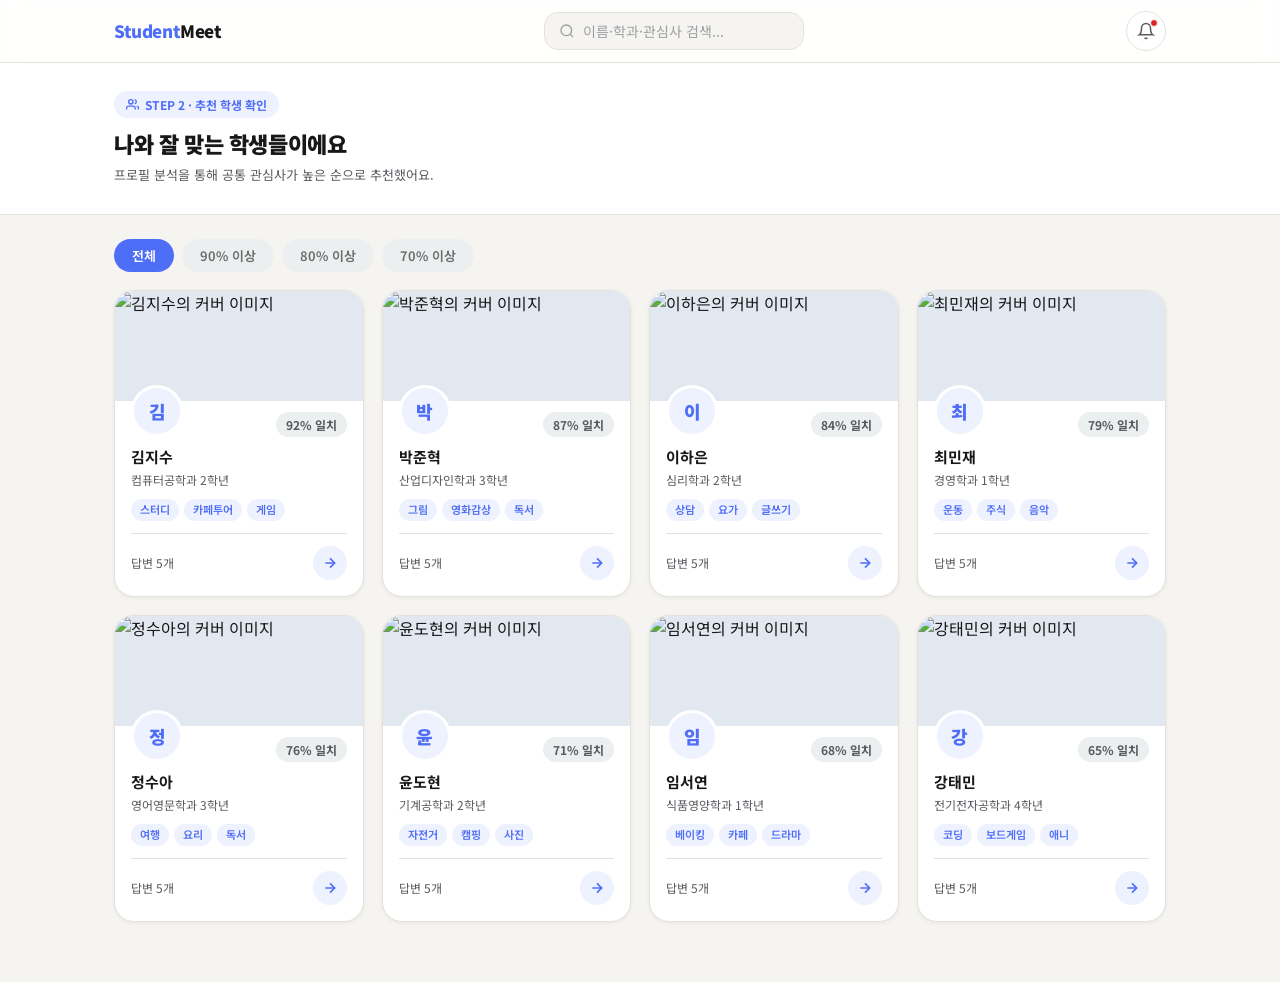
==== index.html @ 188fa510 "Add files via upload" ====
<!DOCTYPE html>
<html lang="ko">
<head>
  <meta charset="UTF-8" />
  <meta name="viewport" content="width=device-width, initial-scale=1.0" />
  <title>StudentMeet — 추천 학생 목록</title>
	<link rel="stylesheet" href="style.css" />
</head>
<body>

  <header class="site-header">
    <div class="container inner">
      <span class="logo">Student<em>Meet</em></span>

    
      <div class="search-wrap">
        <svg width="16" height="16" viewBox="0 0 24 24"
             fill="none" stroke="currentColor" stroke-width="2" aria-hidden="true">
          <circle cx="11" cy="11" r="8"/>
          <line x1="21" y1="21" x2="16.65" y2="16.65"/>
        </svg>
        <input
          type="text"
          id="search-input"
          placeholder="이름·학과·관심사 검색..."
          oninput="handleSearch(this.value)"
        />
      </div>

    
      <button class="notif-btn">
        <svg width="18" height="18" viewBox="0 0 24 24"
             fill="none" stroke="currentColor" stroke-width="2">
          <path d="M18 8A6 6 0 006 8c0 7-3 9-3 9h18s-3-2-3-9"/>
          <path d="M13.73 21a2 2 0 01-3.46 0"/>
        </svg>
        <span class="notif-badge"></span>
      </button>
    </div>
  </header>


  <section class="hero">
    <div class="container">
      <div class="hero-step">
        <svg width="13" height="13" viewBox="0 0 24 24"
             fill="none" stroke="currentColor" stroke-width="2.5" aria-hidden="true">
          <path d="M17 21v-2a4 4 0 00-4-4H5a4 4 0 00-4 4v2"/>
          <circle cx="9" cy="7" r="4"/>
          <path d="M23 21v-2a4 4 0 00-3-3.87"/>
          <path d="M16 3.13a4 4 0 010 7.75"/>
        </svg>
        STEP 2 · 추천 학생 확인
      </div>
      <h1>나와 잘 맞는 학생들이에요</h1>
      <p>프로필 분석을 통해 공통 관심사가 높은 순으로 추천했어요.</p>
    </div>
  </section>


  <main class="container">

   
    <div class="filter-bar" id="filter-bar"></div>
    <div class="student-grid" id="student-grid"></div>

  </main>

  <script src="list.js"></script>
</body>
</html>
---- style.css ----
/* style.css — StudentMeet 공통 스타일 */

@import url('https://fonts.googleapis.com/css2?family=Noto+Sans+KR:wght@400;500;600;700;900&display=swap');

/* ── CSS 변수 ── */
:root {
  --bg:          #f5f4f0;
  --surface:     #ffffff;
  --border:      #e4e2db;
  --text-1:      #18181a;
  --text-2:      #5a5a60;
  --text-3:      #9e9ea6;
  --accent:      #4f6ef7;
  --accent-dark: #3a56d4;
  --accent-soft: #eef1fe;
  --green:       #16a34a;
  --green-soft:  #dcfce7;
  --red:         #dc2626;
  --red-soft:    #fee2e2;
  --radius-sm:   8px;
  --radius-md:   14px;
  --radius-lg:   20px;
  --shadow-sm:   0 1px 4px rgba(0,0,0,.06);
  --shadow-md:   0 4px 16px rgba(0,0,0,.09);
  --t:           .16s ease;
}

/* ── 리셋 ── */
*, *::before, *::after { box-sizing: border-box; margin: 0; padding: 0; }
html  { font-size: 16px; -webkit-font-smoothing: antialiased; }
body  { font-family: 'Noto Sans KR', sans-serif; background: var(--bg); color: var(--text-1); line-height: 1.6; }
img   { display: block; max-width: 100%; }
button{ font-family: inherit; cursor: pointer; border: none; background: none; }
a     { text-decoration: none; color: inherit; }
ul    { list-style: none; }

/* ── 레이아웃 ── */
.container { max-width: 1100px; margin: 0 auto; padding: 0 24px; }

/* ════════════════════════════════════════
   공통 — 헤더
   ════════════════════════════════════════ */
.site-header {
  position: sticky; top: 0; z-index: 100;
  background: rgba(255,255,255,.92);
  backdrop-filter: blur(10px);
  border-bottom: 1px solid var(--border);
}
.site-header .inner {
  display: flex; align-items: center;
  justify-content: space-between;
  height: 62px; gap: 14px;
}
.logo { font-size: 17px; font-weight: 900; color: var(--accent); letter-spacing: -.4px; white-space: nowrap; }
.logo em { color: var(--text-1); font-style: normal; }

/* ── 검색창 ── */
.search-wrap {
  display: flex; align-items: center; gap: 8px;
  background: var(--bg); border: 1px solid var(--border);
  border-radius: var(--radius-md); padding: 8px 14px; width: 260px;
  transition: border-color var(--t);
}
.search-wrap:focus-within { border-color: var(--accent); }
.search-wrap svg   { flex-shrink: 0; color: var(--text-3); }
.search-wrap input {
  border: none; background: none; font-family: inherit;
  font-size: 14px; color: var(--text-1); width: 100%; outline: none;
}
.search-wrap input::placeholder { color: var(--text-3); }

/* ── 헤더 아이콘 버튼 ── */
.notif-btn {
  position: relative; display: flex; align-items: center;
  justify-content: center; width: 40px; height: 40px;
  border-radius: 50%; border: 1px solid var(--border);
  color: var(--text-2); background: var(--surface);
  transition: all var(--t);
}
.notif-btn:hover { border-color: var(--accent); color: var(--accent); }
.notif-badge {
  position: absolute; top: 7px; right: 7px;
  width: 8px; height: 8px; border-radius: 50%;
  background: var(--red); border: 1.5px solid var(--surface);
}

/* ════════════════════════════════════════
   화면 1 — 추천 학생 목록 (index.html)
   ════════════════════════════════════════ */

/* ── 히어로 배너 ── */
.hero {
  background: var(--surface);
  border-bottom: 1px solid var(--border);
  padding: 28px 0;
}
.hero-step {
  display: inline-flex; align-items: center; gap: 6px;
  font-size: 12px; font-weight: 700; color: var(--accent);
  background: var(--accent-soft); padding: 4px 12px;
  border-radius: 99px; margin-bottom: 8px;
}
.hero h1 { font-size: 22px; font-weight: 900; letter-spacing: -.4px; }
.hero p  { font-size: 13px; color: var(--text-2); margin-top: 4px; }

/* ── 필터 바 ── */
.filter-bar { display: flex; gap: 8px; margin: 24px 0 18px; flex-wrap: wrap; }

.filter-btn {
  padding: 7px 18px; border-radius: 99px;
  font-size: 13px; font-weight: 600;
  border: none; cursor: pointer; transition: all var(--t);
}
.filter-btn--on  { background: var(--accent); color: #fff; }
.filter-btn--off { background: #eceff0; color: #6B6B6B; } 


.student-grid {
  display: grid;
  grid-template-columns: repeat(auto-fill, minmax(248px, 1fr));
  gap: 18px; padding-bottom: 60px;
}


.student-card {
  background: var(--surface); border-radius: var(--radius-lg);
  border: 1px solid var(--border); box-shadow: var(--shadow-sm);
  cursor: pointer; overflow: hidden;
  transition: box-shadow var(--t), transform var(--t);
}
.student-card:hover { box-shadow: var(--shadow-md); transform: translateY(-3px); }

/* 카드 상단 커버 */
.card-cover { height: 110px; overflow: hidden; background: #e2e8f0; }
.card-cover img { width: 100%; height: 100%; object-fit: cover; transition: transform .35s ease; }
.student-card:hover .card-cover img { transform: scale(1.07); }

.card-body { padding: 14px 16px 16px; }
.card-avatar-row {
  display: flex; align-items: flex-end;
  justify-content: space-between;
  margin-top: -30px; margin-bottom: 8px;
}
.card-avatar {
  width: 52px; height: 52px; border-radius: 50%;
  border: 3px solid var(--surface);
  background: var(--accent-soft); color: var(--accent);
  font-size: 18px; font-weight: 900;
  display: flex; align-items: center; justify-content: center; flex-shrink: 0;
}
.match-badge {
  font-size: 12px; font-weight: 700; color: var(--text-2);
  background: #eceff0; padding: 3px 10px; border-radius: 99px;
}
.card-name { font-size: 15px; font-weight: 700; }
.card-dept { font-size: 12px; color: var(--text-2); margin-top: 1px; }
.card-tags { display: flex; gap: 5px; flex-wrap: wrap; margin-top: 10px; }
.card-tag  {
  font-size: 11px; font-weight: 600; color: var(--accent);
  background: var(--accent-soft); padding: 2px 9px; border-radius: 99px;
}
.card-footer {
  display: flex; align-items: center; justify-content: space-between;
  margin-top: 12px; padding-top: 12px; border-top: 1px solid var(--border);
}
.card-q-count { font-size: 12px; color: var(--text-2); }

.answer-link-btn {
  display: flex; align-items: center; justify-content: center;
  width: 34px; height: 34px; border-radius: 50%;
  background: var(--accent-soft); color: var(--accent);
  border: none; cursor: pointer; transition: all var(--t);
}
.answer-link-btn:hover { background: var(--accent); color: #fff; }

/* ── 빈 상태 ── */
.empty-state {
  grid-column: 1/-1; text-align: center;
  padding: 80px 0; color: var(--text-3);
}
.empty-state p { font-size: 15px; margin-top: 12px; }

/* ════════════════════════════════════════
   화면 2 — 답변 열람 (answers.html)
   ════════════════════════════════════════ */

/* ── 뒤로가기 ── */
.back-btn {
  display: inline-flex; align-items: center; gap: 6px;
  font-size: 14px; color: var(--text-2); cursor: pointer; padding: 4px 0;
  transition: color var(--t);
}
.back-btn:hover { color: var(--text-1); }

/* ── 학생 프로필 헤더 ── */
.profile-header {
  display: flex; align-items: center; gap: 18px;
  background: var(--surface); border-radius: var(--radius-lg);
  border: 1px solid var(--border); padding: 20px 24px; margin: 20px 0 28px;
}
.profile-avatar {
  width: 68px; height: 68px; border-radius: 50%;
  background: var(--accent-soft); color: var(--accent);
  font-size: 26px; font-weight: 900;
  display: flex; align-items: center; justify-content: center; flex-shrink: 0;
}
.profile-name { font-size: 19px; font-weight: 900; }
.profile-dept { font-size: 13px; color: var(--text-2); margin-top: 2px; }
.profile-tags { display: flex; gap: 6px; flex-wrap: wrap; margin-top: 8px; }
.profile-tag  {
  font-size: 12px; font-weight: 600; color: var(--accent);
  background: var(--accent-soft); padding: 3px 10px; border-radius: 99px;
}
.profile-match {
  margin-left: auto; text-align: center; flex-shrink: 0;
}
.profile-match__num   { font-size: 30px; font-weight: 900; color: var(--green); }
.profile-match__label { font-size: 12px; color: var(--text-3); margin-top: 2px; }

/* ── 탭 바 ── */
.tab-bar { display: flex; gap: 8px; margin-bottom: 24px; }

.tab-btn {
  padding: 9px 22px; border-radius: 99px;
  font-size: 14px; font-weight: 600;
  border: none; cursor: pointer; transition: all var(--t);
}
.tab-btn--on  { background: var(--accent); color: #fff; }
.tab-btn--off { background: #cbd5e1; color: #ffffff; }

/* ── 질문 + 답변 카드 ── */
.q-section { margin-bottom: 30px; }
.q-label {
  display: flex; align-items: center; gap: 10px;
  background: var(--accent-soft); border-radius: var(--radius-md);
  padding: 13px 18px; margin-bottom: 12px;
}
.q-num {
  width: 26px; height: 26px; border-radius: 50%;
  background: var(--accent); color: #fff;
  font-size: 12px; font-weight: 700;
  display: flex; align-items: center; justify-content: center; flex-shrink: 0;
}
.q-text { font-size: 15px; font-weight: 600; color: var(--accent-dark); }

.answer-card {
  background: var(--surface); border-radius: var(--radius-md);
  border: 1px solid var(--border); padding: 16px 20px; margin-bottom: 10px;
}
.answer-card__hd  { display: flex; align-items: center; gap: 10px; margin-bottom: 10px; }
.answer-avatar {
  width: 36px; height: 36px; border-radius: 50%;
  background: var(--accent-soft); color: var(--accent);
  font-size: 13px; font-weight: 700;
  display: flex; align-items: center; justify-content: center; flex-shrink: 0;
}
.answer-author { font-size: 14px; font-weight: 700; }
.answer-date   { font-size: 12px; color: var(--text-3); margin-left: auto; }
.answer-body   { font-size: 14px; color: var(--text-2); line-height: 1.8; }

/* ── 메모 입력 ── */
.memo-box {
  background: var(--surface); border-radius: var(--radius-lg);
  border: 1px solid var(--border); padding: 20px 24px; margin-bottom: 60px;
}
.memo-box h2 { font-size: 15px; font-weight: 700; margin-bottom: 12px; }

.memo-textarea {
  width: 100%; min-height: 96px; resize: vertical;
  border: 1px solid var(--border); border-radius: var(--radius-sm);
  padding: 12px 14px; font-family: inherit; font-size: 14px;
  color: var(--text-1); background: var(--bg); outline: none;
  transition: border-color var(--t);
}
.memo-textarea:focus { border-color: var(--accent); }
.memo-save-btn {
  margin-top: 10px; padding: 10px 24px;
  background: var(--accent); color: #fff;
  border-radius: var(--radius-sm); font-size: 14px; font-weight: 600;
  transition: background var(--t);
}
.memo-save-btn:hover { background: var(--accent-dark); }
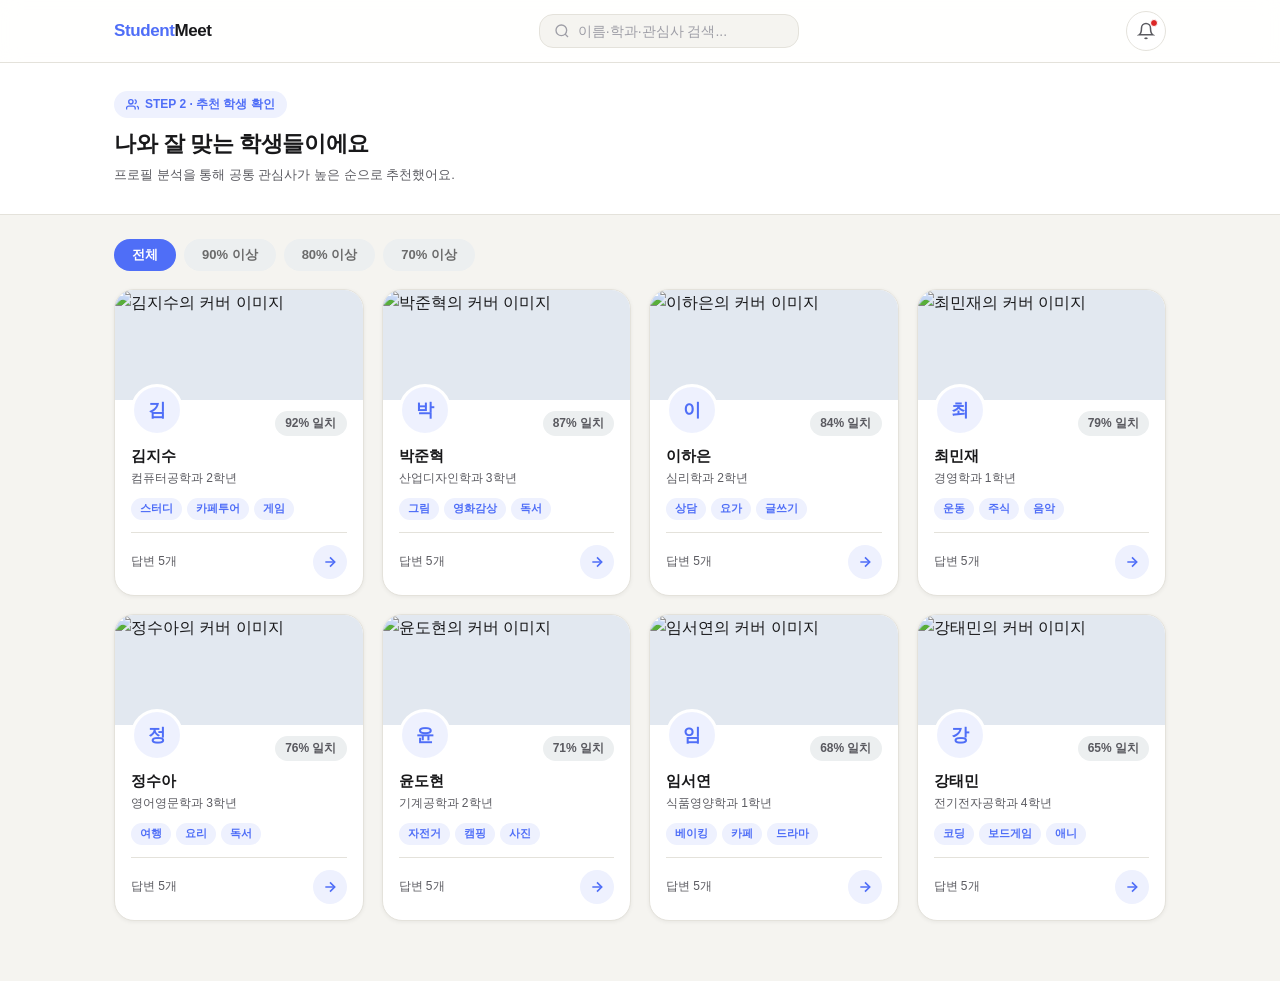
==== commit 2fdd2de4: "Update index.html" ====
--- a/index.html
+++ b/index.html
@@ -4,7 +4,289 @@
   <meta charset="UTF-8" />
   <meta name="viewport" content="width=device-width, initial-scale=1.0" />
   <title>StudentMeet — 추천 학생 목록</title>
-	<link rel="stylesheet" href="style.css" />
+  <style>
+    /* style.css — StudentMeet 공통 스타일 */
+
+  /* ── CSS 변수 ── */
+  :root {
+    --bg:          #f5f4f0;
+    --surface:     #ffffff;
+    --border:      #e4e2db;
+    --text-1:      #18181a;
+    --text-2:      #5a5a60;
+    --text-3:      #9e9ea6;
+    --accent:      #4f6ef7;
+    --accent-dark: #3a56d4;
+    --accent-soft: #eef1fe;
+    --green:       #16a34a;
+    --green-soft:  #dcfce7;
+    --red:         #dc2626;
+    --red-soft:    #fee2e2;
+    --radius-sm:   8px;
+    --radius-md:   14px;
+    --radius-lg:   20px;
+    --shadow-sm:   0 1px 4px rgba(0,0,0,.06);
+    --shadow-md:   0 4px 16px rgba(0,0,0,.09);
+    --t:           .16s ease;
+  }
+
+  /* ── 리셋 ── */
+  *, *::before, *::after { box-sizing: border-box; margin: 0; padding: 0; }
+  html  { font-size: 16px; -webkit-font-smoothing: antialiased; }
+  body  { font-family: 'Noto Sans KR', sans-serif; background: var(--bg); color: var(--text-1); line-height: 1.6; }
+  img   { display: block; max-width: 100%; }
+  button{ font-family: inherit; cursor: pointer; border: none; background: none; }
+  a     { text-decoration: none; color: inherit; }
+  ul    { list-style: none; }
+
+  /* ── 레이아웃 ── */
+  .container { max-width: 1100px; margin: 0 auto; padding: 0 24px; }
+
+  /* ════════════════════════════════════════
+    공통 — 헤더
+    ════════════════════════════════════════ */
+  .site-header {
+    position: sticky; top: 0; z-index: 100;
+    background: rgba(255,255,255,.92);
+    backdrop-filter: blur(10px);
+    border-bottom: 1px solid var(--border);
+  }
+  .site-header .inner {
+    display: flex; align-items: center;
+    justify-content: space-between;
+    height: 62px; gap: 14px;
+  }
+  .logo { font-size: 17px; font-weight: 900; color: var(--accent); letter-spacing: -.4px; white-space: nowrap; }
+  .logo em { color: var(--text-1); font-style: normal; }
+
+  /* ── 검색창 ── */
+  .search-wrap {
+    display: flex; align-items: center; gap: 8px;
+    background: var(--bg); border: 1px solid var(--border);
+    border-radius: var(--radius-md); padding: 8px 14px; width: 260px;
+    transition: border-color var(--t);
+  }
+  .search-wrap:focus-within { border-color: var(--accent); }
+  .search-wrap svg   { flex-shrink: 0; color: var(--text-3); }
+  .search-wrap input {
+    border: none; background: none; font-family: inherit;
+    font-size: 14px; color: var(--text-1); width: 100%; outline: none;
+  }
+  .search-wrap input::placeholder { color: var(--text-3); }
+
+  /* ── 헤더 아이콘 버튼 ── */
+  .notif-btn {
+    position: relative; display: flex; align-items: center;
+    justify-content: center; width: 40px; height: 40px;
+    border-radius: 50%; border: 1px solid var(--border);
+    color: var(--text-2); background: var(--surface);
+    transition: all var(--t);
+  }
+  .notif-btn:hover { border-color: var(--accent); color: var(--accent); }
+  .notif-badge {
+    position: absolute; top: 7px; right: 7px;
+    width: 8px; height: 8px; border-radius: 50%;
+    background: var(--red); border: 1.5px solid var(--surface);
+  }
+
+  /* ════════════════════════════════════════
+    화면 1 — 추천 학생 목록 (index.html)
+    ════════════════════════════════════════ */
+
+  /* ── 히어로 배너 ── */
+  .hero {
+    background: var(--surface);
+    border-bottom: 1px solid var(--border);
+    padding: 28px 0;
+  }
+  .hero-step {
+    display: inline-flex; align-items: center; gap: 6px;
+    font-size: 12px; font-weight: 700; color: var(--accent);
+    background: var(--accent-soft); padding: 4px 12px;
+    border-radius: 99px; margin-bottom: 8px;
+  }
+  .hero h1 { font-size: 22px; font-weight: 900; letter-spacing: -.4px; }
+  .hero p  { font-size: 13px; color: var(--text-2); margin-top: 4px; }
+
+  /* ── 필터 바 ── */
+  .filter-bar { display: flex; gap: 8px; margin: 24px 0 18px; flex-wrap: wrap; }
+
+  .filter-btn {
+    padding: 7px 18px; border-radius: 99px;
+    font-size: 13px; font-weight: 600;
+    border: none; cursor: pointer; transition: all var(--t);
+  }
+  .filter-btn--on  { background: var(--accent); color: #fff; }
+  .filter-btn--off { background: #eceff0; color: #6B6B6B; } 
+
+
+  .student-grid {
+    display: grid;
+    grid-template-columns: repeat(auto-fill, minmax(248px, 1fr));
+    gap: 18px; padding-bottom: 60px;
+  }
+
+
+  .student-card {
+    background: var(--surface); border-radius: var(--radius-lg);
+    border: 1px solid var(--border); box-shadow: var(--shadow-sm);
+    cursor: pointer; overflow: hidden;
+    transition: box-shadow var(--t), transform var(--t);
+  }
+  .student-card:hover { box-shadow: var(--shadow-md); transform: translateY(-3px); }
+
+  /* 카드 상단 커버 */
+  .card-cover { height: 110px; overflow: hidden; background: #e2e8f0; }
+  .card-cover img { width: 100%; height: 100%; object-fit: cover; transition: transform .35s ease; }
+  .student-card:hover .card-cover img { transform: scale(1.07); }
+
+  .card-body { padding: 14px 16px 16px; }
+  .card-avatar-row {
+    display: flex; align-items: flex-end;
+    justify-content: space-between;
+    margin-top: -30px; margin-bottom: 8px;
+  }
+  .card-avatar {
+    width: 52px; height: 52px; border-radius: 50%;
+    border: 3px solid var(--surface);
+    background: var(--accent-soft); color: var(--accent);
+    font-size: 18px; font-weight: 900;
+    display: flex; align-items: center; justify-content: center; flex-shrink: 0;
+  }
+  .match-badge {
+    font-size: 12px; font-weight: 700; color: var(--text-2);
+    background: #eceff0; padding: 3px 10px; border-radius: 99px;
+  }
+  .card-name { font-size: 15px; font-weight: 700; }
+  .card-dept { font-size: 12px; color: var(--text-2); margin-top: 1px; }
+  .card-tags { display: flex; gap: 5px; flex-wrap: wrap; margin-top: 10px; }
+  .card-tag  {
+    font-size: 11px; font-weight: 600; color: var(--accent);
+    background: var(--accent-soft); padding: 2px 9px; border-radius: 99px;
+  }
+  .card-footer {
+    display: flex; align-items: center; justify-content: space-between;
+    margin-top: 12px; padding-top: 12px; border-top: 1px solid var(--border);
+  }
+  .card-q-count { font-size: 12px; color: var(--text-2); }
+
+  .answer-link-btn {
+    display: flex; align-items: center; justify-content: center;
+    width: 34px; height: 34px; border-radius: 50%;
+    background: var(--accent-soft); color: var(--accent);
+    border: none; cursor: pointer; transition: all var(--t);
+  }
+  .answer-link-btn:hover { background: var(--accent); color: #fff; }
+
+  /* ── 빈 상태 ── */
+  .empty-state {
+    grid-column: 1/-1; text-align: center;
+    padding: 80px 0; color: var(--text-3);
+  }
+  .empty-state p { font-size: 15px; margin-top: 12px; }
+
+  /* ════════════════════════════════════════
+    화면 2 — 답변 열람 (answers.html)
+    ════════════════════════════════════════ */
+
+  /* ── 뒤로가기 ── */
+  .back-btn {
+    display: inline-flex; align-items: center; gap: 6px;
+    font-size: 14px; color: var(--text-2); cursor: pointer; padding: 4px 0;
+    transition: color var(--t);
+  }
+  .back-btn:hover { color: var(--text-1); }
+
+  /* ── 학생 프로필 헤더 ── */
+  .profile-header {
+    display: flex; align-items: center; gap: 18px;
+    background: var(--surface); border-radius: var(--radius-lg);
+    border: 1px solid var(--border); padding: 20px 24px; margin: 20px 0 28px;
+  }
+  .profile-avatar {
+    width: 68px; height: 68px; border-radius: 50%;
+    background: var(--accent-soft); color: var(--accent);
+    font-size: 26px; font-weight: 900;
+    display: flex; align-items: center; justify-content: center; flex-shrink: 0;
+  }
+  .profile-name { font-size: 19px; font-weight: 900; }
+  .profile-dept { font-size: 13px; color: var(--text-2); margin-top: 2px; }
+  .profile-tags { display: flex; gap: 6px; flex-wrap: wrap; margin-top: 8px; }
+  .profile-tag  {
+    font-size: 12px; font-weight: 600; color: var(--accent);
+    background: var(--accent-soft); padding: 3px 10px; border-radius: 99px;
+  }
+  .profile-match {
+    margin-left: auto; text-align: center; flex-shrink: 0;
+  }
+  .profile-match__num   { font-size: 30px; font-weight: 900; color: var(--green); }
+  .profile-match__label { font-size: 12px; color: var(--text-3); margin-top: 2px; }
+
+  /* ── 탭 바 ── */
+  .tab-bar { display: flex; gap: 8px; margin-bottom: 24px; }
+
+  .tab-btn {
+    padding: 9px 22px; border-radius: 99px;
+    font-size: 14px; font-weight: 600;
+    border: none; cursor: pointer; transition: all var(--t);
+  }
+  .tab-btn--on  { background: var(--accent); color: #fff; }
+  .tab-btn--off { background: #cbd5e1; color: #ffffff; }
+
+  /* ── 질문 + 답변 카드 ── */
+  .q-section { margin-bottom: 30px; }
+  .q-label {
+    display: flex; align-items: center; gap: 10px;
+    background: var(--accent-soft); border-radius: var(--radius-md);
+    padding: 13px 18px; margin-bottom: 12px;
+  }
+  .q-num {
+    width: 26px; height: 26px; border-radius: 50%;
+    background: var(--accent); color: #fff;
+    font-size: 12px; font-weight: 700;
+    display: flex; align-items: center; justify-content: center; flex-shrink: 0;
+  }
+  .q-text { font-size: 15px; font-weight: 600; color: var(--accent-dark); }
+
+  .answer-card {
+    background: var(--surface); border-radius: var(--radius-md);
+    border: 1px solid var(--border); padding: 16px 20px; margin-bottom: 10px;
+  }
+  .answer-card__hd  { display: flex; align-items: center; gap: 10px; margin-bottom: 10px; }
+  .answer-avatar {
+    width: 36px; height: 36px; border-radius: 50%;
+    background: var(--accent-soft); color: var(--accent);
+    font-size: 13px; font-weight: 700;
+    display: flex; align-items: center; justify-content: center; flex-shrink: 0;
+  }
+  .answer-author { font-size: 14px; font-weight: 700; }
+  .answer-date   { font-size: 12px; color: var(--text-3); margin-left: auto; }
+  .answer-body   { font-size: 14px; color: var(--text-2); line-height: 1.8; }
+
+  /* ── 메모 입력 ── */
+  .memo-box {
+    background: var(--surface); border-radius: var(--radius-lg);
+    border: 1px solid var(--border); padding: 20px 24px; margin-bottom: 60px;
+  }
+  .memo-box h2 { font-size: 15px; font-weight: 700; margin-bottom: 12px; }
+
+  .memo-textarea {
+    width: 100%; min-height: 96px; resize: vertical;
+    border: 1px solid var(--border); border-radius: var(--radius-sm);
+    padding: 12px 14px; font-family: inherit; font-size: 14px;
+    color: var(--text-1); background: var(--bg); outline: none;
+    transition: border-color var(--t);
+  }
+  .memo-textarea:focus { border-color: var(--accent); }
+  .memo-save-btn {
+    margin-top: 10px; padding: 10px 24px;
+    background: var(--accent); color: #fff;
+    border-radius: var(--radius-sm); font-size: 14px; font-weight: 600;
+    transition: background var(--t);
+  }
+  .memo-save-btn:hover { background: var(--accent-dark); }
+
+  </style>
 </head>
 <body>
 
@@ -66,6 +348,6 @@
 
   </main>
 
-  <script src="list.js"></script>
+  <script src="list.js" defer></script>
 </body>
-</html>+</html>
